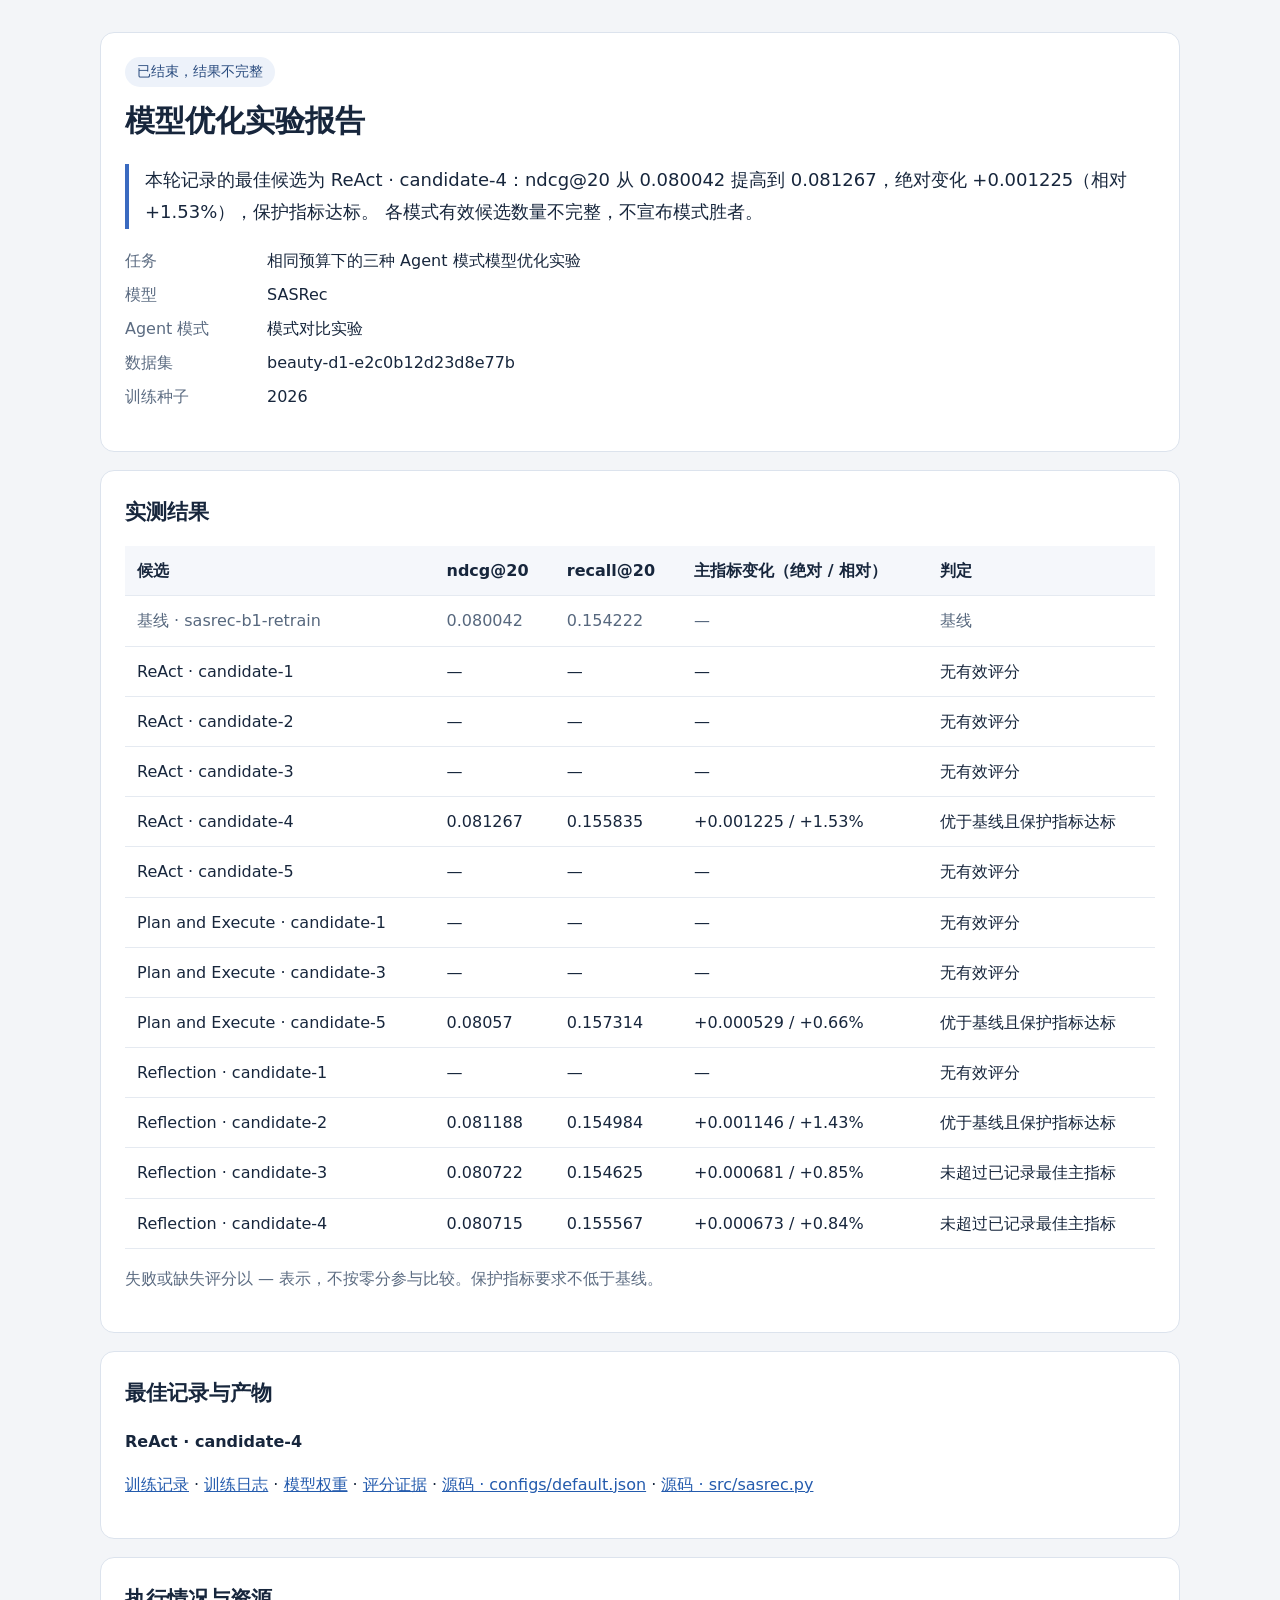
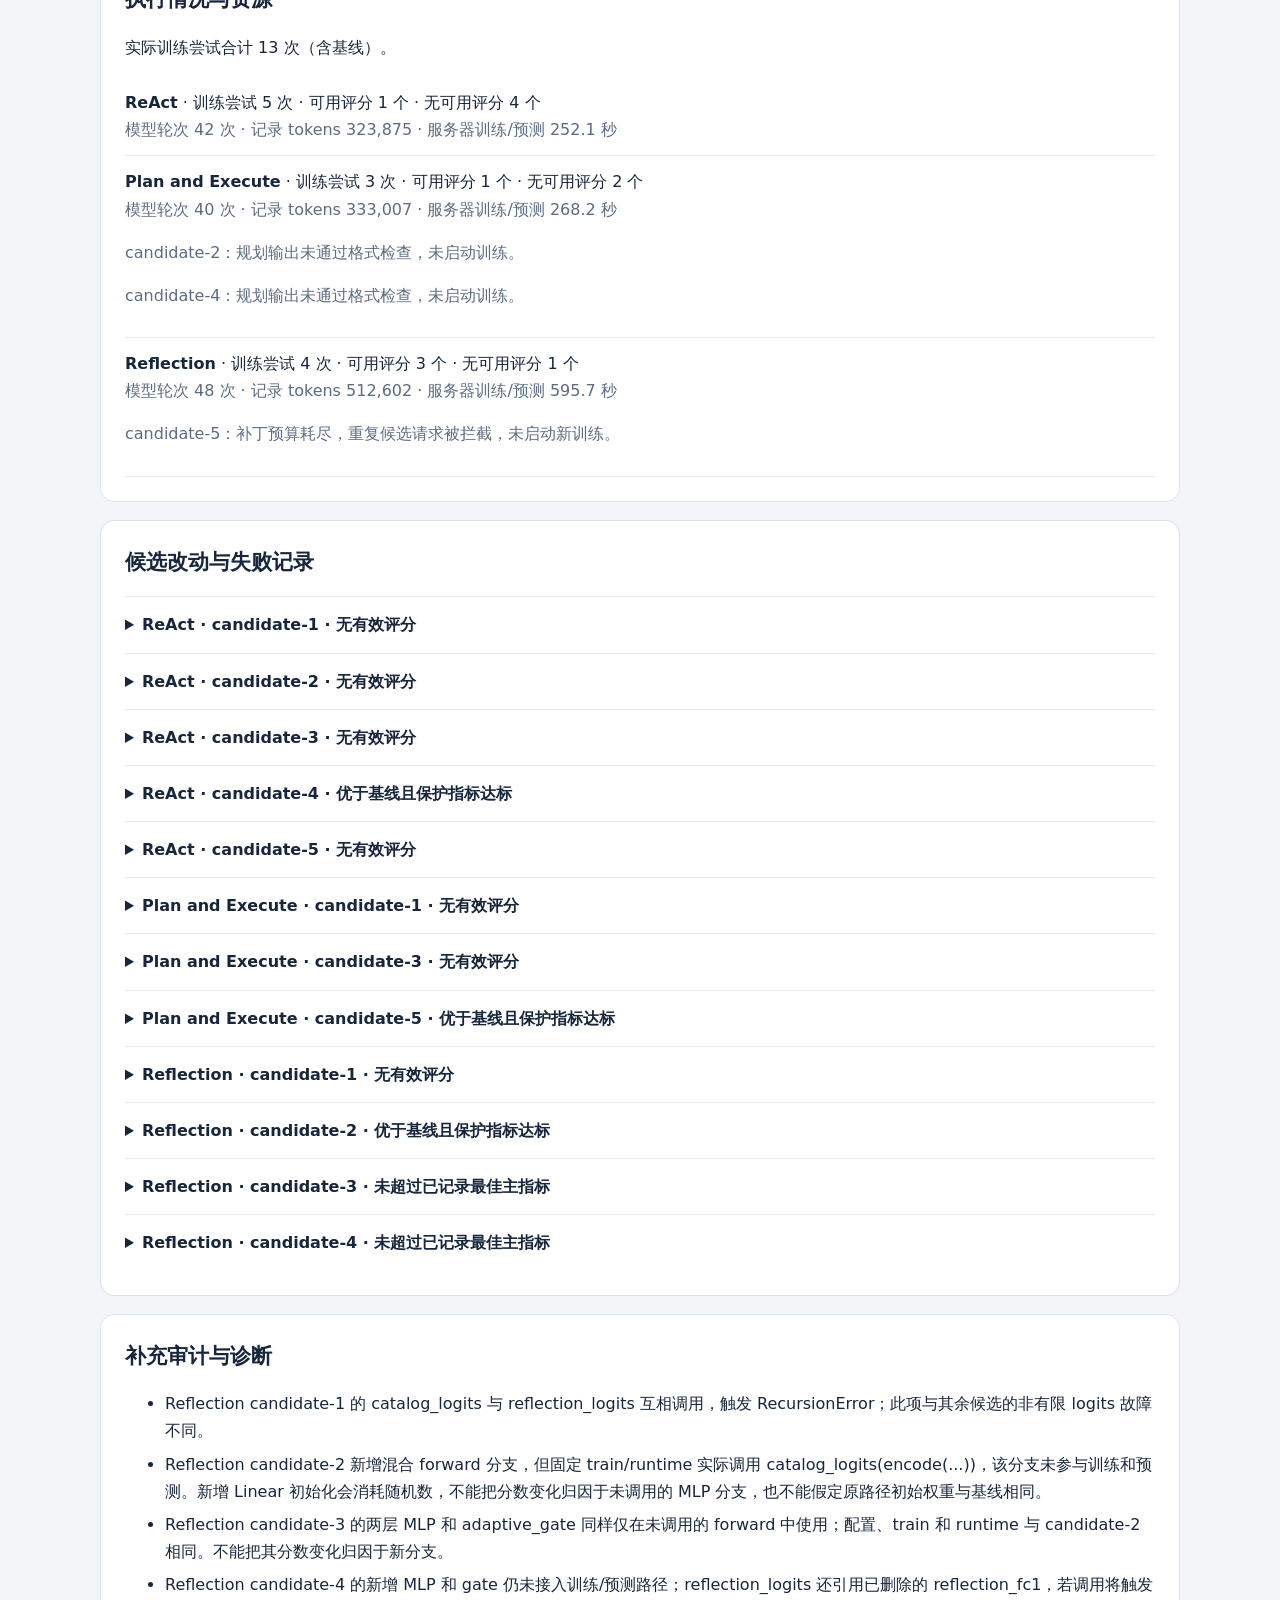
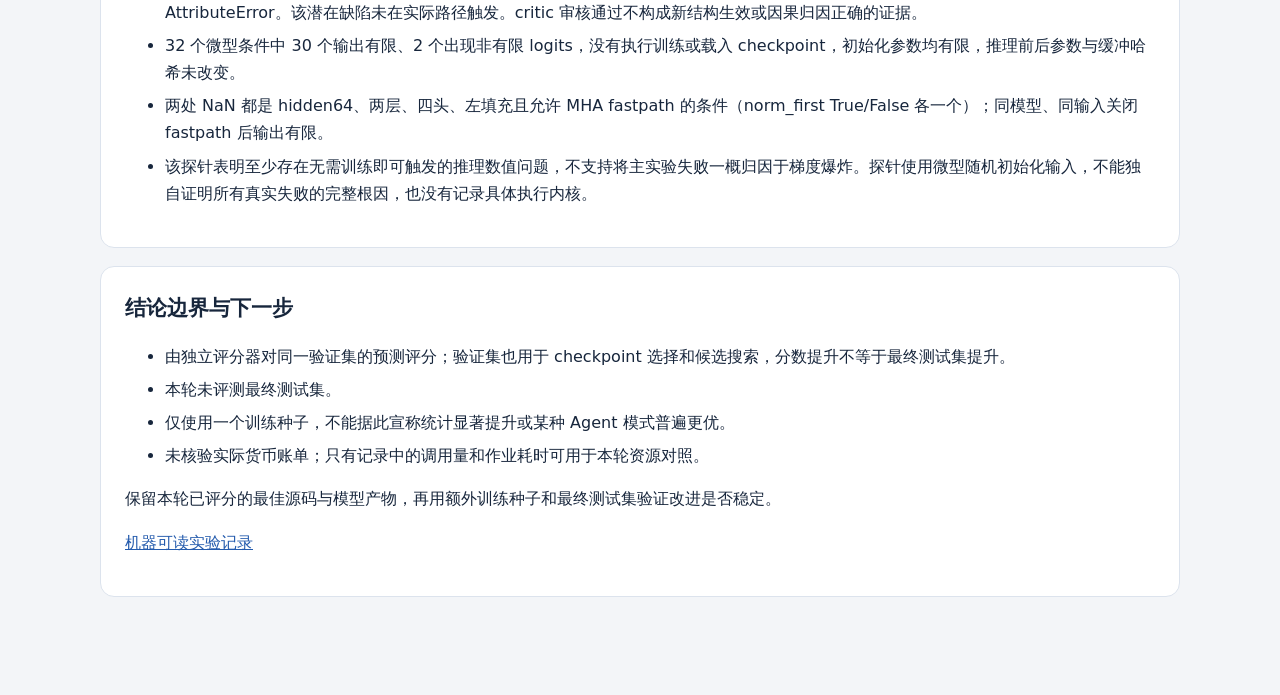
==== reports/strategy-comparison-20261120/report.html @ 9be75579 "Generate user-readable reports when optimization experiments end" ====
<!doctype html><html lang="zh-CN"><head><meta charset="utf-8"><meta name="viewport" content="width=device-width, initial-scale=1"><title>模型优化实验报告</title><style>body{margin:0;background:#f3f5f8;color:#17263c;font:16px/1.7 system-ui,'Microsoft YaHei',sans-serif}main{max-width:1080px;margin:32px auto;padding:0 22px 48px}header,section{background:white;border:1px solid #dce3ed;border-radius:14px;padding:24px;margin:18px 0}h1{font-size:30px;margin:8px 0 14px}h2{font-size:21px;margin:0 0 16px}h3{font-size:17px;margin:18px 0 8px}.badge{display:inline-block;background:#edf2fa;border-radius:20px;padding:3px 12px;color:#294b7e;font-size:14px}.summary{font-size:18px;line-height:1.8;border-left:4px solid #3a6ac0;padding-left:16px}dl{display:grid;grid-template-columns:130px 1fr;gap:7px 12px}dt{color:#5c6c82}dd{margin:0;overflow-wrap:anywhere}.scroll{overflow-x:auto}table{width:100%;border-collapse:collapse;white-space:nowrap;font-variant-numeric:tabular-nums}th,td{text-align:left;padding:11px 12px;border-bottom:1px solid #e5eaf1}th{background:#f5f7fb;font-weight:600}tr:first-child td{color:#57687e}small,.muted{color:#5c6c82}details{border-top:1px solid #e5eaf1;padding:14px 0}summary{cursor:pointer;font-weight:600}pre{font:13px/1.6 ui-monospace,Consolas,monospace;background:#f4f6f9;padding:16px;overflow:auto;white-space:pre;max-height:480px}a{color:#245bad}li{margin:6px 0}.resource{padding:12px 0;border-bottom:1px solid #e5eaf1}@media(max-width:600px){main{padding:0 12px;margin-top:12px}header,section{padding:18px}h1{font-size:25px}dl{grid-template-columns:90px 1fr}}@media print{body{background:white}main{max-width:none;margin:0}header,section{break-inside:avoid;border-radius:0}pre{max-height:none;white-space:pre-wrap}details{display:block}}</style></head><body><main><header><span class="badge">已结束，结果不完整</span><h1>模型优化实验报告</h1><p class="summary">本轮记录的最佳候选为 ReAct · candidate-4：ndcg@20 从 0.080042 提高到 0.081267，绝对变化 +0.001225（相对 +1.53%），保护指标达标。 各模式有效候选数量不完整，不宣布模式胜者。</p><dl><dt>任务</dt><dd>相同预算下的三种 Agent 模式模型优化实验</dd><dt>模型</dt><dd>SASRec</dd><dt>Agent 模式</dt><dd>模式对比实验</dd><dt>数据集</dt><dd>beauty-d1-e2c0b12d23d8e77b</dd><dt>训练种子</dt><dd>2026</dd></dl></header><section><h2>实测结果</h2><div class="scroll"><table><thead><tr><th>候选</th><th>ndcg@20</th><th>recall@20</th><th>主指标变化（绝对 / 相对）</th><th>判定</th></tr></thead><tbody><tr><td>基线 · sasrec-b1-retrain</td><td>0.080042</td><td>0.154222</td><td>—</td><td>基线</td></tr><tr><td>ReAct · candidate-1</td><td>—</td><td>—</td><td>—</td><td>无有效评分</td></tr><tr><td>ReAct · candidate-2</td><td>—</td><td>—</td><td>—</td><td>无有效评分</td></tr><tr><td>ReAct · candidate-3</td><td>—</td><td>—</td><td>—</td><td>无有效评分</td></tr><tr><td>ReAct · candidate-4</td><td>0.081267</td><td>0.155835</td><td>+0.001225 / +1.53%</td><td>优于基线且保护指标达标</td></tr><tr><td>ReAct · candidate-5</td><td>—</td><td>—</td><td>—</td><td>无有效评分</td></tr><tr><td>Plan and Execute · candidate-1</td><td>—</td><td>—</td><td>—</td><td>无有效评分</td></tr><tr><td>Plan and Execute · candidate-3</td><td>—</td><td>—</td><td>—</td><td>无有效评分</td></tr><tr><td>Plan and Execute · candidate-5</td><td>0.08057</td><td>0.157314</td><td>+0.000529 / +0.66%</td><td>优于基线且保护指标达标</td></tr><tr><td>Reflection · candidate-1</td><td>—</td><td>—</td><td>—</td><td>无有效评分</td></tr><tr><td>Reflection · candidate-2</td><td>0.081188</td><td>0.154984</td><td>+0.001146 / +1.43%</td><td>优于基线且保护指标达标</td></tr><tr><td>Reflection · candidate-3</td><td>0.080722</td><td>0.154625</td><td>+0.000681 / +0.85%</td><td>未超过已记录最佳主指标</td></tr><tr><td>Reflection · candidate-4</td><td>0.080715</td><td>0.155567</td><td>+0.000673 / +0.84%</td><td>未超过已记录最佳主指标</td></tr></tbody></table></div><p class="muted">失败或缺失评分以 — 表示，不按零分参与比较。保护指标要求不低于基线。</p></section><section><h2>最佳记录与产物</h2><p><strong>ReAct · candidate-4</strong></p><p><a href="../../.reclab/sc/sessions/20261120T020207Z-compare-eeddcd55/strategies/react/experiments/exp-283754078c08998409c76ef38d8ba51c/train/training.json">训练记录</a> · <a href="../../.reclab/sc/sessions/20261120T020207Z-compare-eeddcd55/strategies/react/experiments/exp-283754078c08998409c76ef38d8ba51c/train-log.json">训练日志</a> · <a href="../../.reclab/sc/sessions/20261120T020207Z-compare-eeddcd55/strategies/react/experiments/exp-283754078c08998409c76ef38d8ba51c/train/best.pt">模型权重</a> · <a href="../../.reclab/sc/sessions/20261120T020207Z-compare-eeddcd55/strategies/react/experiments/exp-283754078c08998409c76ef38d8ba51c/grade.json">评分证据</a> · <a href="../../.reclab/sc/sessions/20261120T020207Z-compare-eeddcd55/strategies/react/snapshots/c7553d42a06cae1c5ab296f3a08f8894156435c3f4439a61d0d0bcde7fc49dab/configs/default.json">源码 · configs/default.json</a> · <a href="../../.reclab/sc/sessions/20261120T020207Z-compare-eeddcd55/strategies/react/snapshots/c7553d42a06cae1c5ab296f3a08f8894156435c3f4439a61d0d0bcde7fc49dab/src/sasrec.py">源码 · src/sasrec.py</a></p></section><section><h2>执行情况与资源</h2><p>实际训练尝试合计 13 次（含基线）。</p><div class="resource"><strong>ReAct</strong> · 训练尝试 5 次 · 可用评分 1 个 · 无可用评分 4 个<div class="muted">模型轮次 42 次 · 记录 tokens 323,875 · 服务器训练/预测 252.1 秒</div></div><div class="resource"><strong>Plan and Execute</strong> · 训练尝试 3 次 · 可用评分 1 个 · 无可用评分 2 个<div class="muted">模型轮次 40 次 · 记录 tokens 333,007 · 服务器训练/预测 268.2 秒</div><p class="muted">candidate-2：规划输出未通过格式检查，未启动训练。</p><p class="muted">candidate-4：规划输出未通过格式检查，未启动训练。</p></div><div class="resource"><strong>Reflection</strong> · 训练尝试 4 次 · 可用评分 3 个 · 无可用评分 1 个<div class="muted">模型轮次 48 次 · 记录 tokens 512,602 · 服务器训练/预测 595.7 秒</div><p class="muted">candidate-5：补丁预算耗尽，重复候选请求被拦截，未启动新训练。</p></div></section><section><h2>候选改动与失败记录</h2><details><summary>ReAct · candidate-1 · 无有效评分</summary><p>验证预测出现非有限 logits（NaN/Inf），没有取得有效评分；日志未证明梯度爆炸。</p><h3>configs/default.json</h3><small>冻结源码快照</small><pre><code>--- configs/default.json
+++ configs/default.json
@@ -3,10 +3,10 @@
     &quot;file&quot;: &quot;src/sasrec.py&quot;,
     &quot;class&quot;: &quot;SASRec&quot;,
     &quot;kwargs&quot;: {
-      &quot;hidden_size&quot;: 64,
-      &quot;num_layers&quot;: 1,
-      &quot;num_heads&quot;: 1,
-      &quot;dropout&quot;: 0.4
+      &quot;hidden_size&quot;: 128,
+      &quot;num_layers&quot;: 2,
+      &quot;num_heads&quot;: 4,
+      &quot;dropout&quot;: 0.3
     }
   },
   &quot;max_length&quot;: 50,
</code></pre><p>产物：<a href="../../.reclab/sc/sessions/20261120T020207Z-compare-eeddcd55/strategies/react/experiments/exp-a75c67fe5ae6dad0cc536b8127b8c385/train-log.json">训练日志</a> · <a href="../../.reclab/sc/sessions/20261120T020207Z-compare-eeddcd55/strategies/react/snapshots/e0cbc027013e6b1470932c9ea968e1133a182dc8a32ab00f0f4cf52e6997736b/configs/default.json">源码 · configs/default.json</a> · <a href="../../.reclab/sc/sessions/20261120T020207Z-compare-eeddcd55/strategies/react/snapshots/e0cbc027013e6b1470932c9ea968e1133a182dc8a32ab00f0f4cf52e6997736b/src/sasrec.py">源码 · src/sasrec.py</a></p></details><details><summary>ReAct · candidate-2 · 无有效评分</summary><p>验证预测出现非有限 logits（NaN/Inf），没有取得有效评分；日志未证明梯度爆炸。</p><h3>configs/default.json</h3><small>冻结源码快照</small><pre><code>--- configs/default.json
+++ configs/default.json
@@ -3,10 +3,10 @@
     &quot;file&quot;: &quot;src/sasrec.py&quot;,
     &quot;class&quot;: &quot;SASRec&quot;,
     &quot;kwargs&quot;: {
-      &quot;hidden_size&quot;: 64,
-      &quot;num_layers&quot;: 1,
-      &quot;num_heads&quot;: 1,
-      &quot;dropout&quot;: 0.4
+      &quot;hidden_size&quot;: 128,
+      &quot;num_layers&quot;: 2,
+      &quot;num_heads&quot;: 4,
+      &quot;dropout&quot;: 0.1
     }
   },
   &quot;max_length&quot;: 50,
</code></pre><p>产物：<a href="../../.reclab/sc/sessions/20261120T020207Z-compare-eeddcd55/strategies/react/experiments/exp-1952406884533138a1cf780d4e84af87/train-log.json">训练日志</a> · <a href="../../.reclab/sc/sessions/20261120T020207Z-compare-eeddcd55/strategies/react/snapshots/2e238cd5f06719d610d14888d71eb7d260e0c0a1dc7b24029a67794c6113990f/configs/default.json">源码 · configs/default.json</a> · <a href="../../.reclab/sc/sessions/20261120T020207Z-compare-eeddcd55/strategies/react/snapshots/2e238cd5f06719d610d14888d71eb7d260e0c0a1dc7b24029a67794c6113990f/src/sasrec.py">源码 · src/sasrec.py</a></p></details><details><summary>ReAct · candidate-3 · 无有效评分</summary><p>验证预测出现非有限 logits（NaN/Inf），没有取得有效评分；日志未证明梯度爆炸。</p><h3>configs/default.json</h3><small>冻结源码快照</small><pre><code>--- configs/default.json
+++ configs/default.json
@@ -4,9 +4,9 @@
     &quot;class&quot;: &quot;SASRec&quot;,
     &quot;kwargs&quot;: {
       &quot;hidden_size&quot;: 64,
-      &quot;num_layers&quot;: 1,
-      &quot;num_heads&quot;: 1,
-      &quot;dropout&quot;: 0.4
+      &quot;num_layers&quot;: 2,
+      &quot;num_heads&quot;: 4,
+      &quot;dropout&quot;: 0.2
     }
   },
   &quot;max_length&quot;: 50,
</code></pre><p>产物：<a href="../../.reclab/sc/sessions/20261120T020207Z-compare-eeddcd55/strategies/react/experiments/exp-8b0c28ec72d46ecaccf7a2a470c09405/train-log.json">训练日志</a> · <a href="../../.reclab/sc/sessions/20261120T020207Z-compare-eeddcd55/strategies/react/snapshots/ead13a1cc948e0c516e1227db8060de71e79ef049d1f0e23287eeea1170cf063/configs/default.json">源码 · configs/default.json</a> · <a href="../../.reclab/sc/sessions/20261120T020207Z-compare-eeddcd55/strategies/react/snapshots/ead13a1cc948e0c516e1227db8060de71e79ef049d1f0e23287eeea1170cf063/src/sasrec.py">源码 · src/sasrec.py</a></p></details><details><summary>ReAct · candidate-4 · 优于基线且保护指标达标</summary><h3>src/sasrec.py</h3><small>冻结源码快照</small><pre><code>--- src/sasrec.py
+++ src/sasrec.py
@@ -33,7 +33,7 @@
             dropout=dropout,
             activation=&quot;gelu&quot;,
             batch_first=True,
-            norm_first=True,
+            norm_first=False,
         )
         self.encoder = nn.TransformerEncoder(layer, num_layers=num_layers)
         self.output_norm = nn.LayerNorm(hidden_size)
</code></pre><p>产物：<a href="../../.reclab/sc/sessions/20261120T020207Z-compare-eeddcd55/strategies/react/experiments/exp-283754078c08998409c76ef38d8ba51c/train/training.json">训练记录</a> · <a href="../../.reclab/sc/sessions/20261120T020207Z-compare-eeddcd55/strategies/react/experiments/exp-283754078c08998409c76ef38d8ba51c/train-log.json">训练日志</a> · <a href="../../.reclab/sc/sessions/20261120T020207Z-compare-eeddcd55/strategies/react/experiments/exp-283754078c08998409c76ef38d8ba51c/train/best.pt">模型权重</a> · <a href="../../.reclab/sc/sessions/20261120T020207Z-compare-eeddcd55/strategies/react/experiments/exp-283754078c08998409c76ef38d8ba51c/grade.json">评分证据</a> · <a href="../../.reclab/sc/sessions/20261120T020207Z-compare-eeddcd55/strategies/react/snapshots/c7553d42a06cae1c5ab296f3a08f8894156435c3f4439a61d0d0bcde7fc49dab/configs/default.json">源码 · configs/default.json</a> · <a href="../../.reclab/sc/sessions/20261120T020207Z-compare-eeddcd55/strategies/react/snapshots/c7553d42a06cae1c5ab296f3a08f8894156435c3f4439a61d0d0bcde7fc49dab/src/sasrec.py">源码 · src/sasrec.py</a></p></details><details><summary>ReAct · candidate-5 · 无有效评分</summary><p>验证预测出现非有限 logits（NaN/Inf），没有取得有效评分；日志未证明梯度爆炸。</p><h3>configs/default.json</h3><small>冻结源码快照</small><pre><code>--- configs/default.json
+++ configs/default.json
@@ -3,10 +3,10 @@
     &quot;file&quot;: &quot;src/sasrec.py&quot;,
     &quot;class&quot;: &quot;SASRec&quot;,
     &quot;kwargs&quot;: {
-      &quot;hidden_size&quot;: 64,
-      &quot;num_layers&quot;: 1,
-      &quot;num_heads&quot;: 1,
-      &quot;dropout&quot;: 0.4
+      &quot;hidden_size&quot;: 128,
+      &quot;num_layers&quot;: 2,
+      &quot;num_heads&quot;: 4,
+      &quot;dropout&quot;: 0.3
     }
   },
   &quot;max_length&quot;: 50,
</code></pre><p>产物：<a href="../../.reclab/sc/sessions/20261120T020207Z-compare-eeddcd55/strategies/react/experiments/exp-89f220bb1cbab2b214749e8fc8fd85ed/train-log.json">训练日志</a> · <a href="../../.reclab/sc/sessions/20261120T020207Z-compare-eeddcd55/strategies/react/snapshots/25f5b2ac2d32f4cb326ea32d23d8d27230e54044749678051b6e3ddcb848b372/configs/default.json">源码 · configs/default.json</a> · <a href="../../.reclab/sc/sessions/20261120T020207Z-compare-eeddcd55/strategies/react/snapshots/25f5b2ac2d32f4cb326ea32d23d8d27230e54044749678051b6e3ddcb848b372/src/sasrec.py">源码 · src/sasrec.py</a></p></details><details><summary>Plan and Execute · candidate-1 · 无有效评分</summary><p>验证预测出现非有限 logits（NaN/Inf），没有取得有效评分；日志未证明梯度爆炸。</p><h3>configs/default.json</h3><small>冻结源码快照</small><pre><code>--- configs/default.json
+++ configs/default.json
@@ -3,9 +3,9 @@
     &quot;file&quot;: &quot;src/sasrec.py&quot;,
     &quot;class&quot;: &quot;SASRec&quot;,
     &quot;kwargs&quot;: {
-      &quot;hidden_size&quot;: 64,
-      &quot;num_layers&quot;: 1,
-      &quot;num_heads&quot;: 1,
+      &quot;hidden_size&quot;: 128,
+      &quot;num_layers&quot;: 2,
+      &quot;num_heads&quot;: 4,
       &quot;dropout&quot;: 0.4
     }
   },
</code></pre><p>产物：<a href="../../.reclab/sc/sessions/20261120T020207Z-compare-eeddcd55/strategies/plan_execute/experiments/exp-b708ae5fa0163b142c2ce8f7a8273fd6/train-log.json">训练日志</a> · <a href="../../.reclab/sc/sessions/20261120T020207Z-compare-eeddcd55/strategies/plan_execute/snapshots/e69978dff16b80f602b6960da9e566ecd7bad20fe7581331cd8d2d4ce878f3c3/configs/default.json">源码 · configs/default.json</a> · <a href="../../.reclab/sc/sessions/20261120T020207Z-compare-eeddcd55/strategies/plan_execute/snapshots/e69978dff16b80f602b6960da9e566ecd7bad20fe7581331cd8d2d4ce878f3c3/src/sasrec.py">源码 · src/sasrec.py</a></p></details><details><summary>Plan and Execute · candidate-3 · 无有效评分</summary><p>验证预测出现非有限 logits（NaN/Inf），没有取得有效评分；日志未证明梯度爆炸。</p><h3>configs/default.json</h3><small>冻结源码快照</small><pre><code>--- configs/default.json
+++ configs/default.json
@@ -3,17 +3,17 @@
     &quot;file&quot;: &quot;src/sasrec.py&quot;,
     &quot;class&quot;: &quot;SASRec&quot;,
     &quot;kwargs&quot;: {
-      &quot;hidden_size&quot;: 64,
-      &quot;num_layers&quot;: 1,
-      &quot;num_heads&quot;: 1,
+      &quot;hidden_size&quot;: 128,
+      &quot;num_layers&quot;: 2,
+      &quot;num_heads&quot;: 4,
       &quot;dropout&quot;: 0.4
     }
   },
   &quot;max_length&quot;: 50,
   &quot;epochs&quot;: 30,
   &quot;patience&quot;: 5,
-  &quot;batch_size&quot;: 256,
-  &quot;eval_batch_size&quot;: 256,
+  &quot;batch_size&quot;: 128,
+  &quot;eval_batch_size&quot;: 128,
   &quot;learning_rate&quot;: 0.001,
   &quot;weight_decay&quot;: 0.0001,
   &quot;grad_clip&quot;: 5.0,
</code></pre><p>产物：<a href="../../.reclab/sc/sessions/20261120T020207Z-compare-eeddcd55/strategies/plan_execute/experiments/exp-f4e4cb1e2c1bd65305d3b8ef1efbb246/train-log.json">训练日志</a> · <a href="../../.reclab/sc/sessions/20261120T020207Z-compare-eeddcd55/strategies/plan_execute/snapshots/848acc74476f57ce6c2b69ba496fc5cddbc6ad9c2a9e4b81edc1593264bc7786/configs/default.json">源码 · configs/default.json</a> · <a href="../../.reclab/sc/sessions/20261120T020207Z-compare-eeddcd55/strategies/plan_execute/snapshots/848acc74476f57ce6c2b69ba496fc5cddbc6ad9c2a9e4b81edc1593264bc7786/src/sasrec.py">源码 · src/sasrec.py</a></p></details><details><summary>Plan and Execute · candidate-5 · 优于基线且保护指标达标</summary><h3>configs/default.json</h3><small>冻结源码快照</small><pre><code>--- configs/default.json
+++ configs/default.json
@@ -4,9 +4,9 @@
     &quot;class&quot;: &quot;SASRec&quot;,
     &quot;kwargs&quot;: {
       &quot;hidden_size&quot;: 64,
-      &quot;num_layers&quot;: 1,
+      &quot;num_layers&quot;: 2,
       &quot;num_heads&quot;: 1,
-      &quot;dropout&quot;: 0.4
+      &quot;dropout&quot;: 0.5
     }
   },
   &quot;max_length&quot;: 50,
</code></pre><p>产物：<a href="../../.reclab/sc/sessions/20261120T020207Z-compare-eeddcd55/strategies/plan_execute/experiments/exp-fc6c310740f68013e0a4e1a6113c93d5/train/training.json">训练记录</a> · <a href="../../.reclab/sc/sessions/20261120T020207Z-compare-eeddcd55/strategies/plan_execute/experiments/exp-fc6c310740f68013e0a4e1a6113c93d5/train-log.json">训练日志</a> · <a href="../../.reclab/sc/sessions/20261120T020207Z-compare-eeddcd55/strategies/plan_execute/experiments/exp-fc6c310740f68013e0a4e1a6113c93d5/train/best.pt">模型权重</a> · <a href="../../.reclab/sc/sessions/20261120T020207Z-compare-eeddcd55/strategies/plan_execute/experiments/exp-fc6c310740f68013e0a4e1a6113c93d5/grade.json">评分证据</a> · <a href="../../.reclab/sc/sessions/20261120T020207Z-compare-eeddcd55/strategies/plan_execute/snapshots/a88176d9b2ee79df5ef2d5740d4e5296ba76d6fbaeef5a4aee8bfda946a282d0/configs/default.json">源码 · configs/default.json</a> · <a href="../../.reclab/sc/sessions/20261120T020207Z-compare-eeddcd55/strategies/plan_execute/snapshots/a88176d9b2ee79df5ef2d5740d4e5296ba76d6fbaeef5a4aee8bfda946a282d0/src/sasrec.py">源码 · src/sasrec.py</a></p></details><details><summary>Reflection · candidate-1 · 无有效评分</summary><p>模型执行触发递归深度错误（RecursionError），没有取得有效评分。</p><h3>src/sasrec.py</h3><small>冻结源码快照</small><pre><code>--- src/sasrec.py
+++ src/sasrec.py
@@ -62,5 +62,19 @@
         return self.output_norm(x[:, -1])

     def catalog_logits(self, user_states: torch.Tensor) -&gt; torch.Tensor:
+        &quot;&quot;&quot;Original baseline logit computation with reflection enhancement.&quot;&quot;&quot;
+        # Use reflection-aware logits for better discrimination
+        mixed, gate = self.reflection_logits(user_states)
+        return mixed
+
+    def reflection_logits(self, user_states: torch.Tensor) -&gt; torch.Tensor:
+        &quot;&quot;&quot;Reflection-aware logits: combine original scores with negation signal.&quot;&quot;&quot;
+        base_logits = self.catalog_logits(user_states)
+        # Compute mean item representation for negation signal
         catalog = self.item_embedding.weight[1:]
-        return user_states @ catalog.t() + self.item_bias[1:]
+        mean_item = catalog.mean(dim=0, keepdim=True)  # [1, hidden_size]
+        negation_signal = (mean_item - user_states.unsqueeze(1)) @ catalog.t()  # [batch, num_items]
+        # Learnable gate to balance original vs reflection
+        gate = torch.sigmoid(torch.zeros(1, device=user_states.device) * 0.5)
+        mixed_logits = (1.0 - gate) * base_logits + gate * negation_signal
+        return mixed_logits, gate
</code></pre><p>产物：<a href="../../.reclab/sc/sessions/20261120T020207Z-compare-eeddcd55/strategies/reflection/experiments/exp-50ece63042d1981aae2dee4d7e5c38b3/train-log.json">训练日志</a> · <a href="../../.reclab/sc/sessions/20261120T020207Z-compare-eeddcd55/strategies/reflection/snapshots/acb92ecc5955df4a54e38b9eaa5795182e4319ed61eea29fbf5ce06927ec9e7d/configs/default.json">源码 · configs/default.json</a> · <a href="../../.reclab/sc/sessions/20261120T020207Z-compare-eeddcd55/strategies/reflection/snapshots/acb92ecc5955df4a54e38b9eaa5795182e4319ed61eea29fbf5ce06927ec9e7d/src/sasrec.py">源码 · src/sasrec.py</a></p></details><details><summary>Reflection · candidate-2 · 优于基线且保护指标达标</summary><h3>src/sasrec.py</h3><small>冻结源码快照</small><pre><code>--- src/sasrec.py
+++ src/sasrec.py
@@ -38,6 +38,9 @@
         self.encoder = nn.TransformerEncoder(layer, num_layers=num_layers)
         self.output_norm = nn.LayerNorm(hidden_size)
         self.item_bias = nn.Parameter(torch.zeros(num_items + 1))
+        # Reflection enhancement components
+        self.reflection_fc1 = nn.Linear(hidden_size, hidden_size)
+        self.gate_weight = nn.Parameter(torch.zeros(1))
         self.reset_parameters()

     def reset_parameters(self) -&gt; None:
@@ -62,5 +65,28 @@
         return self.output_norm(x[:, -1])

     def catalog_logits(self, user_states: torch.Tensor) -&gt; torch.Tensor:
+        &quot;&quot;&quot;Base recommendation logits from item similarity.&quot;&quot;&quot;
         catalog = self.item_embedding.weight[1:]
         return user_states @ catalog.t() + self.item_bias[1:]
+
+    def reflection_logits(self, user_states: torch.Tensor) -&gt; torch.Tensor:
+        &quot;&quot;&quot;Reflection-aware scoring: refine user states with contrastive signal.&quot;&quot;&quot;
+        # Reflect user state through a lightweight MLP for nuanced features
+        h = self.output_norm(
+            self.input_dropout(
+                torch.relu(self.reflection_fc1(user_states))
+            )
+        )
+        catalog = self.item_embedding.weight[1:]
+        ref_logits = h @ catalog.t() + self.item_bias[1:]
+        return ref_logits
+
+    def forward(self, histories: torch.Tensor) -&gt; torch.Tensor:
+        &quot;&quot;&quot;Override to enable reflection-based scoring.&quot;&quot;&quot;
+        user_states = self.encode(histories)
+        base_logits = self.catalog_logits(user_states)
+        ref_logits = self.reflection_logits(user_states)
+        # Learnable gate to blend base and reflection scores
+        gate = torch.sigmoid(self.gate_weight)
+        mixed_logits = (1.0 - gate) * base_logits + gate * ref_logits
+        return mixed_logits
</code></pre><p>产物：<a href="../../.reclab/sc/sessions/20261120T020207Z-compare-eeddcd55/strategies/reflection/experiments/exp-9cb5ed2900e269883155dc7070b9cb55/train/training.json">训练记录</a> · <a href="../../.reclab/sc/sessions/20261120T020207Z-compare-eeddcd55/strategies/reflection/experiments/exp-9cb5ed2900e269883155dc7070b9cb55/train-log.json">训练日志</a> · <a href="../../.reclab/sc/sessions/20261120T020207Z-compare-eeddcd55/strategies/reflection/experiments/exp-9cb5ed2900e269883155dc7070b9cb55/train/best.pt">模型权重</a> · <a href="../../.reclab/sc/sessions/20261120T020207Z-compare-eeddcd55/strategies/reflection/experiments/exp-9cb5ed2900e269883155dc7070b9cb55/grade.json">评分证据</a> · <a href="../../.reclab/sc/sessions/20261120T020207Z-compare-eeddcd55/strategies/reflection/snapshots/0e66288a361fce2f71ea7388110b72813474fc277993cfb976c6f3d7ea4f1ca7/configs/default.json">源码 · configs/default.json</a> · <a href="../../.reclab/sc/sessions/20261120T020207Z-compare-eeddcd55/strategies/reflection/snapshots/0e66288a361fce2f71ea7388110b72813474fc277993cfb976c6f3d7ea4f1ca7/src/sasrec.py">源码 · src/sasrec.py</a></p></details><details><summary>Reflection · candidate-3 · 未超过已记录最佳主指标</summary><h3>src/sasrec.py</h3><small>冻结源码快照</small><pre><code>--- src/sasrec.py
+++ src/sasrec.py
@@ -38,9 +38,13 @@
         self.encoder = nn.TransformerEncoder(layer, num_layers=num_layers)
         self.output_norm = nn.LayerNorm(hidden_size)
         self.item_bias = nn.Parameter(torch.zeros(num_items + 1))
-        # Reflection enhancement components
-        self.reflection_fc1 = nn.Linear(hidden_size, hidden_size)
-        self.gate_weight = nn.Parameter(torch.zeros(1))
+        # Adaptive reflection enhancement
+        self.reflection_mlp = nn.Sequential(
+            nn.Linear(hidden_size, hidden_size),
+            nn.ReLU(),
+            nn.Linear(hidden_size, hidden_size),
+        )
+        self.adaptive_gate = nn.Linear(hidden_size, 1)
         self.reset_parameters()

     def reset_parameters(self) -&gt; None:
@@ -70,23 +74,19 @@
         return user_states @ catalog.t() + self.item_bias[1:]

     def reflection_logits(self, user_states: torch.Tensor) -&gt; torch.Tensor:
-        &quot;&quot;&quot;Reflection-aware scoring: refine user states with contrastive signal.&quot;&quot;&quot;
-        # Reflect user state through a lightweight MLP for nuanced features
-        h = self.output_norm(
-            self.input_dropout(
-                torch.relu(self.reflection_fc1(user_states))
-            )
-        )
+        &quot;&quot;&quot;Reflect user state through adaptive MLP to capture latent preferences.&quot;&quot;&quot;
+        h = self.output_norm(self.input_dropout(self.reflection_mlp(user_states)))
         catalog = self.item_embedding.weight[1:]
-        ref_logits = h @ catalog.t() + self.item_bias[1:]
-        return ref_logits
+        return h @ catalog.t() + self.item_bias[1:]

     def forward(self, histories: torch.Tensor) -&gt; torch.Tensor:
-        &quot;&quot;&quot;Override to enable reflection-based scoring.&quot;&quot;&quot;
+        &quot;&quot;&quot;Enable sequence-aware reflection-based scoring.&quot;&quot;&quot;
         user_states = self.encode(histories)
         base_logits = self.catalog_logits(user_states)
         ref_logits = self.reflection_logits(user_states)
-        # Learnable gate to blend base and reflection scores
-        gate = torch.sigmoid(self.gate_weight)
-        mixed_logits = (1.0 - gate) * base_logits + gate * ref_logits
+
+        # Adaptive gating: condition blend ratio on state representation
+        gate_logit = self.adaptive_gate(user_states).squeeze(-1)
+        gate = torch.sigmoid(gate_logit)
+        mixed_logits = (1.0 - gate.unsqueeze(1)) * base_logits + gate.unsqueeze(1) * ref_logits
         return mixed_logits
</code></pre><p>产物：<a href="../../.reclab/sc/sessions/20261120T020207Z-compare-eeddcd55/strategies/reflection/experiments/exp-747a184da0f57a9af7c28f92ada87b8d/train/training.json">训练记录</a> · <a href="../../.reclab/sc/sessions/20261120T020207Z-compare-eeddcd55/strategies/reflection/experiments/exp-747a184da0f57a9af7c28f92ada87b8d/train-log.json">训练日志</a> · <a href="../../.reclab/sc/sessions/20261120T020207Z-compare-eeddcd55/strategies/reflection/experiments/exp-747a184da0f57a9af7c28f92ada87b8d/grade.json">评分证据</a> · <a href="../../.reclab/sc/sessions/20261120T020207Z-compare-eeddcd55/strategies/reflection/snapshots/576a677a723f6264f95564907c9b46c7f43d1206b968ce736ec31fc918d4ace7/configs/default.json">源码 · configs/default.json</a> · <a href="../../.reclab/sc/sessions/20261120T020207Z-compare-eeddcd55/strategies/reflection/snapshots/576a677a723f6264f95564907c9b46c7f43d1206b968ce736ec31fc918d4ace7/src/sasrec.py">源码 · src/sasrec.py</a></p></details><details><summary>Reflection · candidate-4 · 未超过已记录最佳主指标</summary><h3>src/sasrec.py</h3><small>冻结源码快照</small><pre><code>--- src/sasrec.py
+++ src/sasrec.py
@@ -38,8 +38,13 @@
         self.encoder = nn.TransformerEncoder(layer, num_layers=num_layers)
         self.output_norm = nn.LayerNorm(hidden_size)
         self.item_bias = nn.Parameter(torch.zeros(num_items + 1))
-        # Reflection enhancement components
-        self.reflection_fc1 = nn.Linear(hidden_size, hidden_size)
+        # Refined reflection enhancement with deeper MLP and stability
+        self.reflection_mlp = nn.Sequential(
+            nn.Linear(hidden_size, hidden_size),
+            nn.ReLU(),
+            nn.LayerNorm(hidden_size),
+            nn.Linear(hidden_size, hidden_size)
+        )
         self.gate_weight = nn.Parameter(torch.zeros(1))
         self.reset_parameters()

</code></pre><p>产物：<a href="../../.reclab/sc/sessions/20261120T020207Z-compare-eeddcd55/strategies/reflection/experiments/exp-7bad925abfa75d3e80486fb05756c117/train/training.json">训练记录</a> · <a href="../../.reclab/sc/sessions/20261120T020207Z-compare-eeddcd55/strategies/reflection/experiments/exp-7bad925abfa75d3e80486fb05756c117/train-log.json">训练日志</a> · <a href="../../.reclab/sc/sessions/20261120T020207Z-compare-eeddcd55/strategies/reflection/experiments/exp-7bad925abfa75d3e80486fb05756c117/grade.json">评分证据</a> · <a href="../../.reclab/sc/sessions/20261120T020207Z-compare-eeddcd55/strategies/reflection/snapshots/79657896ab452d9f8e26e2c146fbd7815e0c5ff152d2eabb34cfc9b03f97f085/configs/default.json">源码 · configs/default.json</a> · <a href="../../.reclab/sc/sessions/20261120T020207Z-compare-eeddcd55/strategies/reflection/snapshots/79657896ab452d9f8e26e2c146fbd7815e0c5ff152d2eabb34cfc9b03f97f085/src/sasrec.py">源码 · src/sasrec.py</a></p></details></section><section><h2>补充审计与诊断</h2><ul><li>Reflection candidate-1 的 catalog_logits 与 reflection_logits 互相调用，触发 RecursionError；此项与其余候选的非有限 logits 故障不同。</li><li>Reflection candidate-2 新增混合 forward 分支，但固定 train/runtime 实际调用 catalog_logits(encode(...))，该分支未参与训练和预测。新增 Linear 初始化会消耗随机数，不能把分数变化归因于未调用的 MLP 分支，也不能假定原路径初始权重与基线相同。</li><li>Reflection candidate-3 的两层 MLP 和 adaptive_gate 同样仅在未调用的 forward 中使用；配置、train 和 runtime 与 candidate-2 相同。不能把其分数变化归因于新分支。</li><li>Reflection candidate-4 的新增 MLP 和 gate 仍未接入训练/预测路径；reflection_logits 还引用已删除的 reflection_fc1，若调用将触发 AttributeError。该潜在缺陷未在实际路径触发。critic 审核通过不构成新结构生效或因果归因正确的证据。</li><li>32 个微型条件中 30 个输出有限、2 个出现非有限 logits，没有执行训练或载入 checkpoint，初始化参数均有限，推理前后参数与缓冲哈希未改变。</li><li>两处 NaN 都是 hidden64、两层、四头、左填充且允许 MHA fastpath 的条件（norm_first True/False 各一个）；同模型、同输入关闭 fastpath 后输出有限。</li><li>该探针表明至少存在无需训练即可触发的推理数值问题，不支持将主实验失败一概归因于梯度爆炸。探针使用微型随机初始化输入，不能独自证明所有真实失败的完整根因，也没有记录具体执行内核。</li></ul></section><section><h2>结论边界与下一步</h2><ul><li>由独立评分器对同一验证集的预测评分；验证集也用于 checkpoint 选择和候选搜索，分数提升不等于最终测试集提升。</li><li>本轮未评测最终测试集。</li><li>仅使用一个训练种子，不能据此宣称统计显著提升或某种 Agent 模式普遍更优。</li><li>未核验实际货币账单；只有记录中的调用量和作业耗时可用于本轮资源对照。</li></ul><p>保留本轮已评分的最佳源码与模型产物，再用额外训练种子和最终测试集验证改进是否稳定。</p><p><a href="../strategy-comparison-20261120.json">机器可读实验记录</a></p></section></main></body></html>
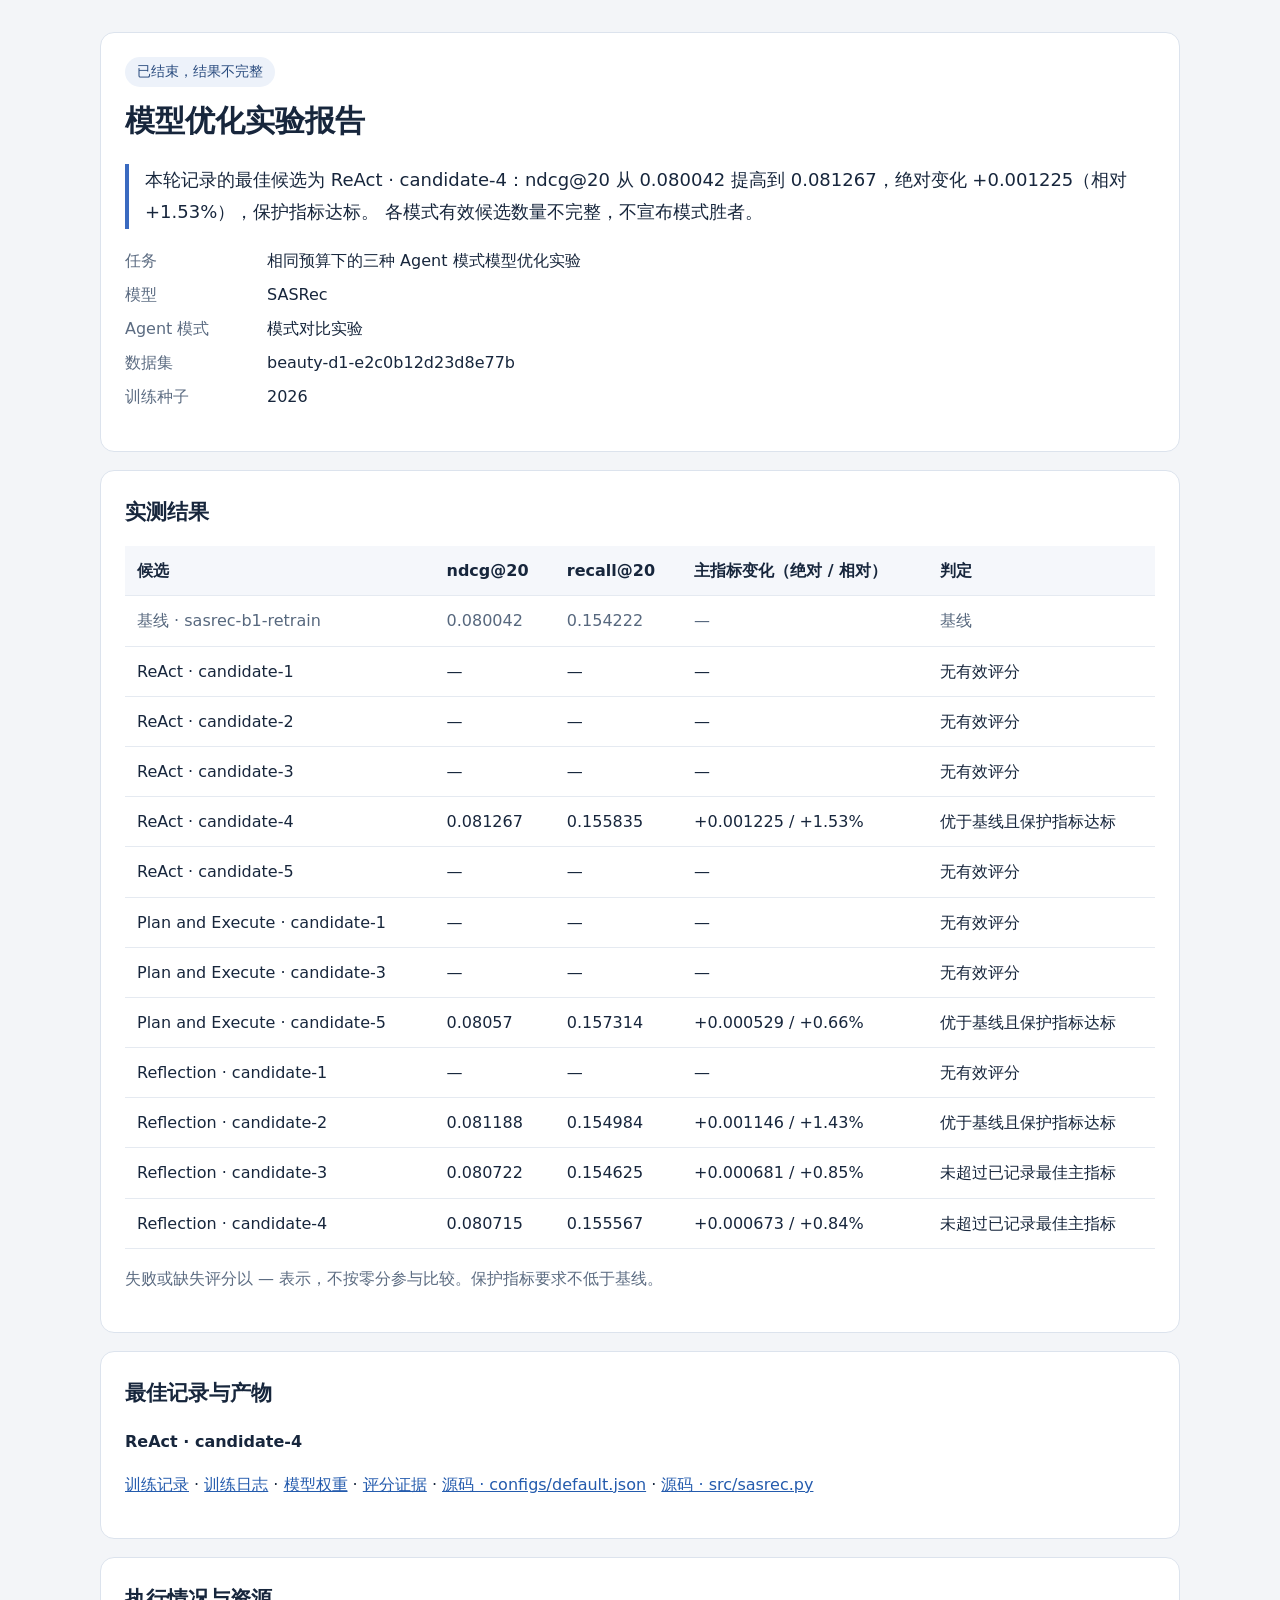
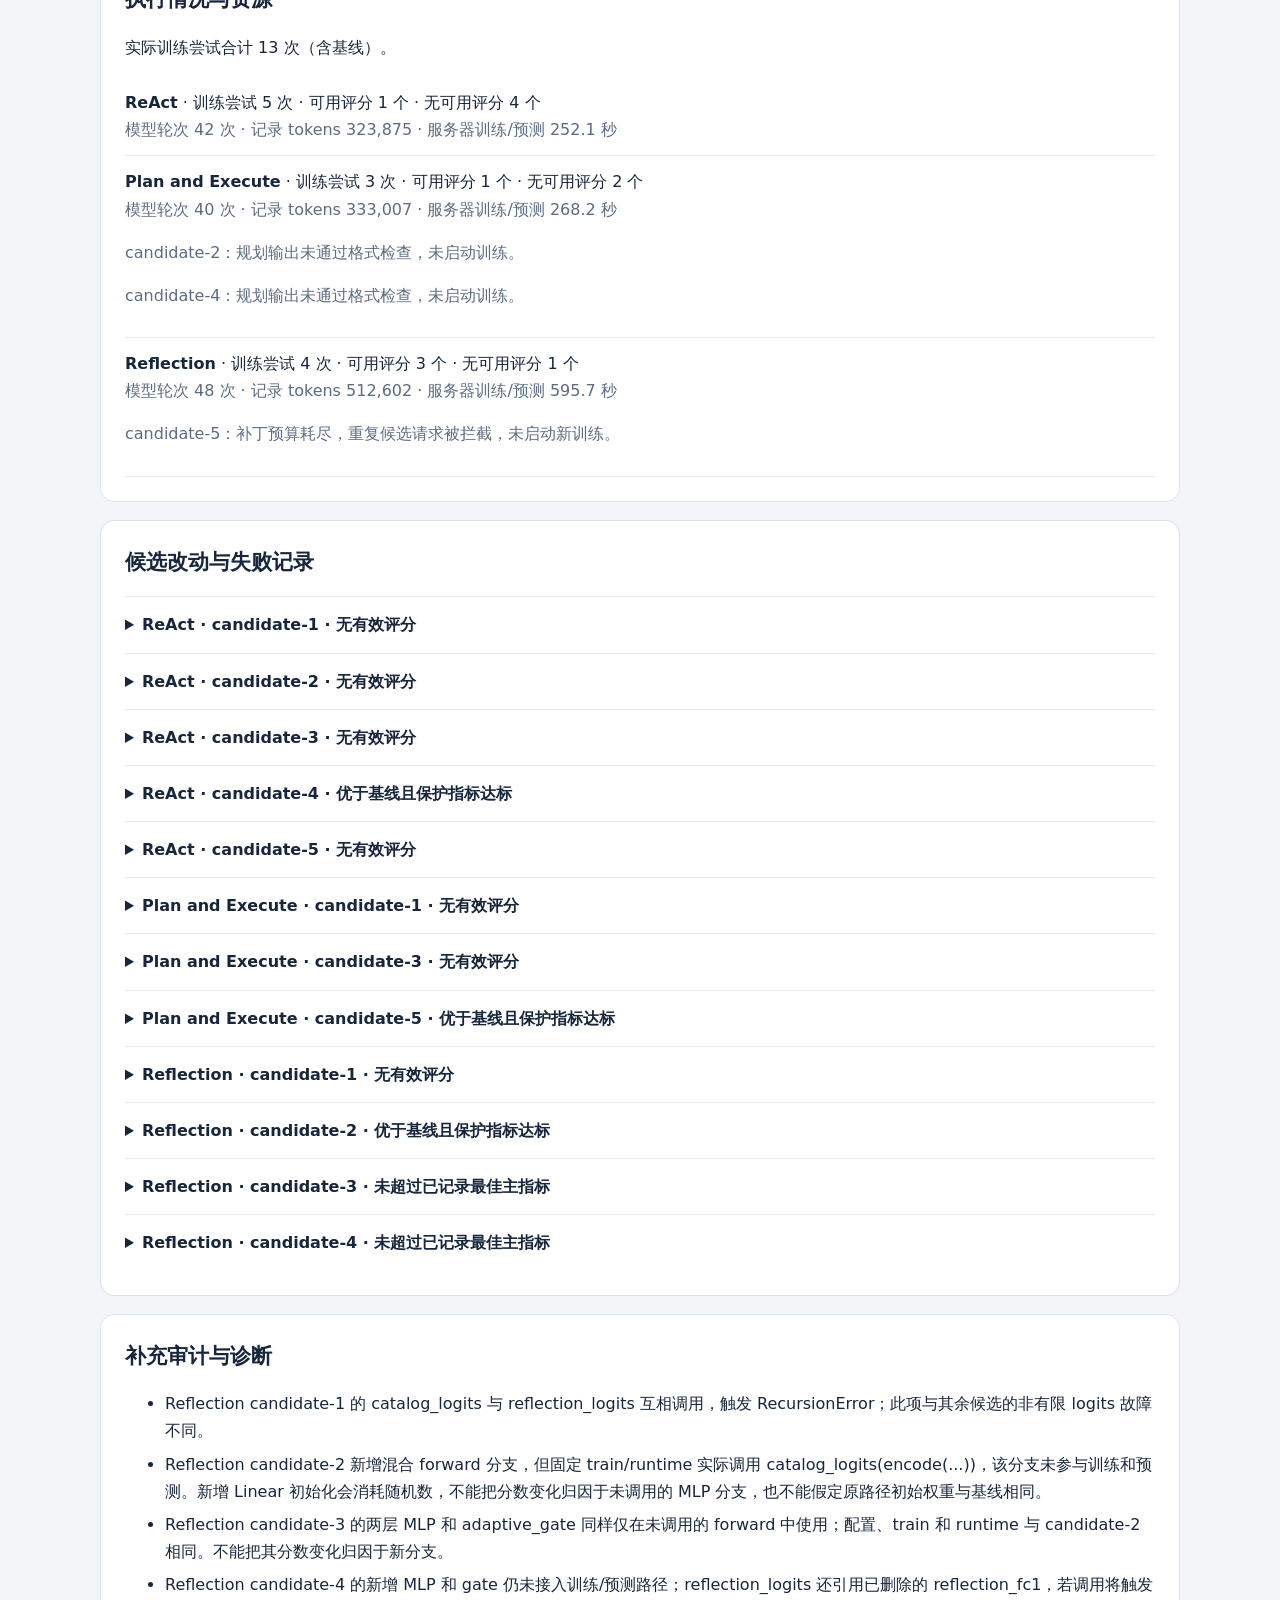
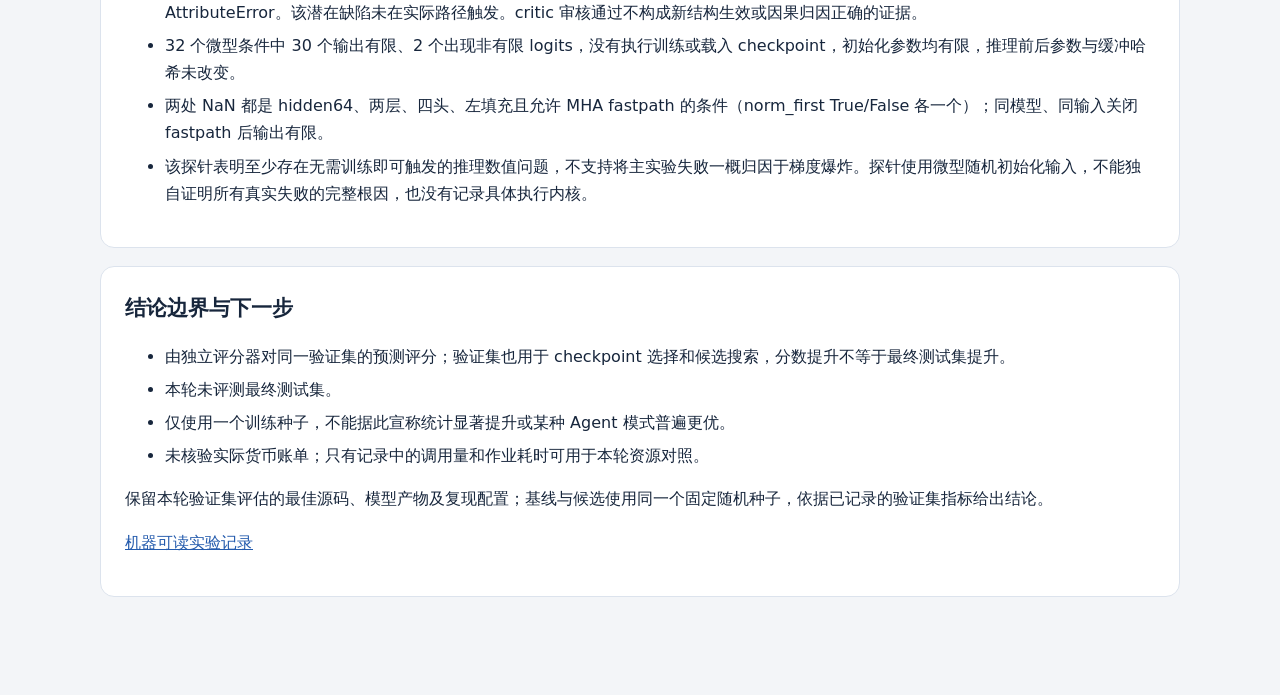
==== commit 1d017796: "Refactor agent workflow and add persistent experiment memory Organize tools and project modules by r" ====
--- a/reports/strategy-comparison-20261120/report.html
+++ b/reports/strategy-comparison-20261120/report.html
@@ -263,4 +263,4 @@
          self.gate_weight = nn.Parameter(torch.zeros(1))
          self.reset_parameters()
 
-</code></pre><p>产物：<a href="../../.reclab/sc/sessions/20261120T020207Z-compare-eeddcd55/strategies/reflection/experiments/exp-7bad925abfa75d3e80486fb05756c117/train/training.json">训练记录</a> · <a href="../../.reclab/sc/sessions/20261120T020207Z-compare-eeddcd55/strategies/reflection/experiments/exp-7bad925abfa75d3e80486fb05756c117/train-log.json">训练日志</a> · <a href="../../.reclab/sc/sessions/20261120T020207Z-compare-eeddcd55/strategies/reflection/experiments/exp-7bad925abfa75d3e80486fb05756c117/grade.json">评分证据</a> · <a href="../../.reclab/sc/sessions/20261120T020207Z-compare-eeddcd55/strategies/reflection/snapshots/79657896ab452d9f8e26e2c146fbd7815e0c5ff152d2eabb34cfc9b03f97f085/configs/default.json">源码 · configs/default.json</a> · <a href="../../.reclab/sc/sessions/20261120T020207Z-compare-eeddcd55/strategies/reflection/snapshots/79657896ab452d9f8e26e2c146fbd7815e0c5ff152d2eabb34cfc9b03f97f085/src/sasrec.py">源码 · src/sasrec.py</a></p></details></section><section><h2>补充审计与诊断</h2><ul><li>Reflection candidate-1 的 catalog_logits 与 reflection_logits 互相调用，触发 RecursionError；此项与其余候选的非有限 logits 故障不同。</li><li>Reflection candidate-2 新增混合 forward 分支，但固定 train/runtime 实际调用 catalog_logits(encode(...))，该分支未参与训练和预测。新增 Linear 初始化会消耗随机数，不能把分数变化归因于未调用的 MLP 分支，也不能假定原路径初始权重与基线相同。</li><li>Reflection candidate-3 的两层 MLP 和 adaptive_gate 同样仅在未调用的 forward 中使用；配置、train 和 runtime 与 candidate-2 相同。不能把其分数变化归因于新分支。</li><li>Reflection candidate-4 的新增 MLP 和 gate 仍未接入训练/预测路径；reflection_logits 还引用已删除的 reflection_fc1，若调用将触发 AttributeError。该潜在缺陷未在实际路径触发。critic 审核通过不构成新结构生效或因果归因正确的证据。</li><li>32 个微型条件中 30 个输出有限、2 个出现非有限 logits，没有执行训练或载入 checkpoint，初始化参数均有限，推理前后参数与缓冲哈希未改变。</li><li>两处 NaN 都是 hidden64、两层、四头、左填充且允许 MHA fastpath 的条件（norm_first True/False 各一个）；同模型、同输入关闭 fastpath 后输出有限。</li><li>该探针表明至少存在无需训练即可触发的推理数值问题，不支持将主实验失败一概归因于梯度爆炸。探针使用微型随机初始化输入，不能独自证明所有真实失败的完整根因，也没有记录具体执行内核。</li></ul></section><section><h2>结论边界与下一步</h2><ul><li>由独立评分器对同一验证集的预测评分；验证集也用于 checkpoint 选择和候选搜索，分数提升不等于最终测试集提升。</li><li>本轮未评测最终测试集。</li><li>仅使用一个训练种子，不能据此宣称统计显著提升或某种 Agent 模式普遍更优。</li><li>未核验实际货币账单；只有记录中的调用量和作业耗时可用于本轮资源对照。</li></ul><p>保留本轮已评分的最佳源码与模型产物，再用额外训练种子和最终测试集验证改进是否稳定。</p><p><a href="../strategy-comparison-20261120.json">机器可读实验记录</a></p></section></main></body></html>
+</code></pre><p>产物：<a href="../../.reclab/sc/sessions/20261120T020207Z-compare-eeddcd55/strategies/reflection/experiments/exp-7bad925abfa75d3e80486fb05756c117/train/training.json">训练记录</a> · <a href="../../.reclab/sc/sessions/20261120T020207Z-compare-eeddcd55/strategies/reflection/experiments/exp-7bad925abfa75d3e80486fb05756c117/train-log.json">训练日志</a> · <a href="../../.reclab/sc/sessions/20261120T020207Z-compare-eeddcd55/strategies/reflection/experiments/exp-7bad925abfa75d3e80486fb05756c117/grade.json">评分证据</a> · <a href="../../.reclab/sc/sessions/20261120T020207Z-compare-eeddcd55/strategies/reflection/snapshots/79657896ab452d9f8e26e2c146fbd7815e0c5ff152d2eabb34cfc9b03f97f085/configs/default.json">源码 · configs/default.json</a> · <a href="../../.reclab/sc/sessions/20261120T020207Z-compare-eeddcd55/strategies/reflection/snapshots/79657896ab452d9f8e26e2c146fbd7815e0c5ff152d2eabb34cfc9b03f97f085/src/sasrec.py">源码 · src/sasrec.py</a></p></details></section><section><h2>补充审计与诊断</h2><ul><li>Reflection candidate-1 的 catalog_logits 与 reflection_logits 互相调用，触发 RecursionError；此项与其余候选的非有限 logits 故障不同。</li><li>Reflection candidate-2 新增混合 forward 分支，但固定 train/runtime 实际调用 catalog_logits(encode(...))，该分支未参与训练和预测。新增 Linear 初始化会消耗随机数，不能把分数变化归因于未调用的 MLP 分支，也不能假定原路径初始权重与基线相同。</li><li>Reflection candidate-3 的两层 MLP 和 adaptive_gate 同样仅在未调用的 forward 中使用；配置、train 和 runtime 与 candidate-2 相同。不能把其分数变化归因于新分支。</li><li>Reflection candidate-4 的新增 MLP 和 gate 仍未接入训练/预测路径；reflection_logits 还引用已删除的 reflection_fc1，若调用将触发 AttributeError。该潜在缺陷未在实际路径触发。critic 审核通过不构成新结构生效或因果归因正确的证据。</li><li>32 个微型条件中 30 个输出有限、2 个出现非有限 logits，没有执行训练或载入 checkpoint，初始化参数均有限，推理前后参数与缓冲哈希未改变。</li><li>两处 NaN 都是 hidden64、两层、四头、左填充且允许 MHA fastpath 的条件（norm_first True/False 各一个）；同模型、同输入关闭 fastpath 后输出有限。</li><li>该探针表明至少存在无需训练即可触发的推理数值问题，不支持将主实验失败一概归因于梯度爆炸。探针使用微型随机初始化输入，不能独自证明所有真实失败的完整根因，也没有记录具体执行内核。</li></ul></section><section><h2>结论边界与下一步</h2><ul><li>由独立评分器对同一验证集的预测评分；验证集也用于 checkpoint 选择和候选搜索，分数提升不等于最终测试集提升。</li><li>本轮未评测最终测试集。</li><li>仅使用一个训练种子，不能据此宣称统计显著提升或某种 Agent 模式普遍更优。</li><li>未核验实际货币账单；只有记录中的调用量和作业耗时可用于本轮资源对照。</li></ul><p>保留本轮验证集评估的最佳源码、模型产物及复现配置；基线与候选使用同一个固定随机种子，依据已记录的验证集指标给出结论。</p><p><a href="../strategy-comparison-20261120.json">机器可读实验记录</a></p></section></main></body></html>
